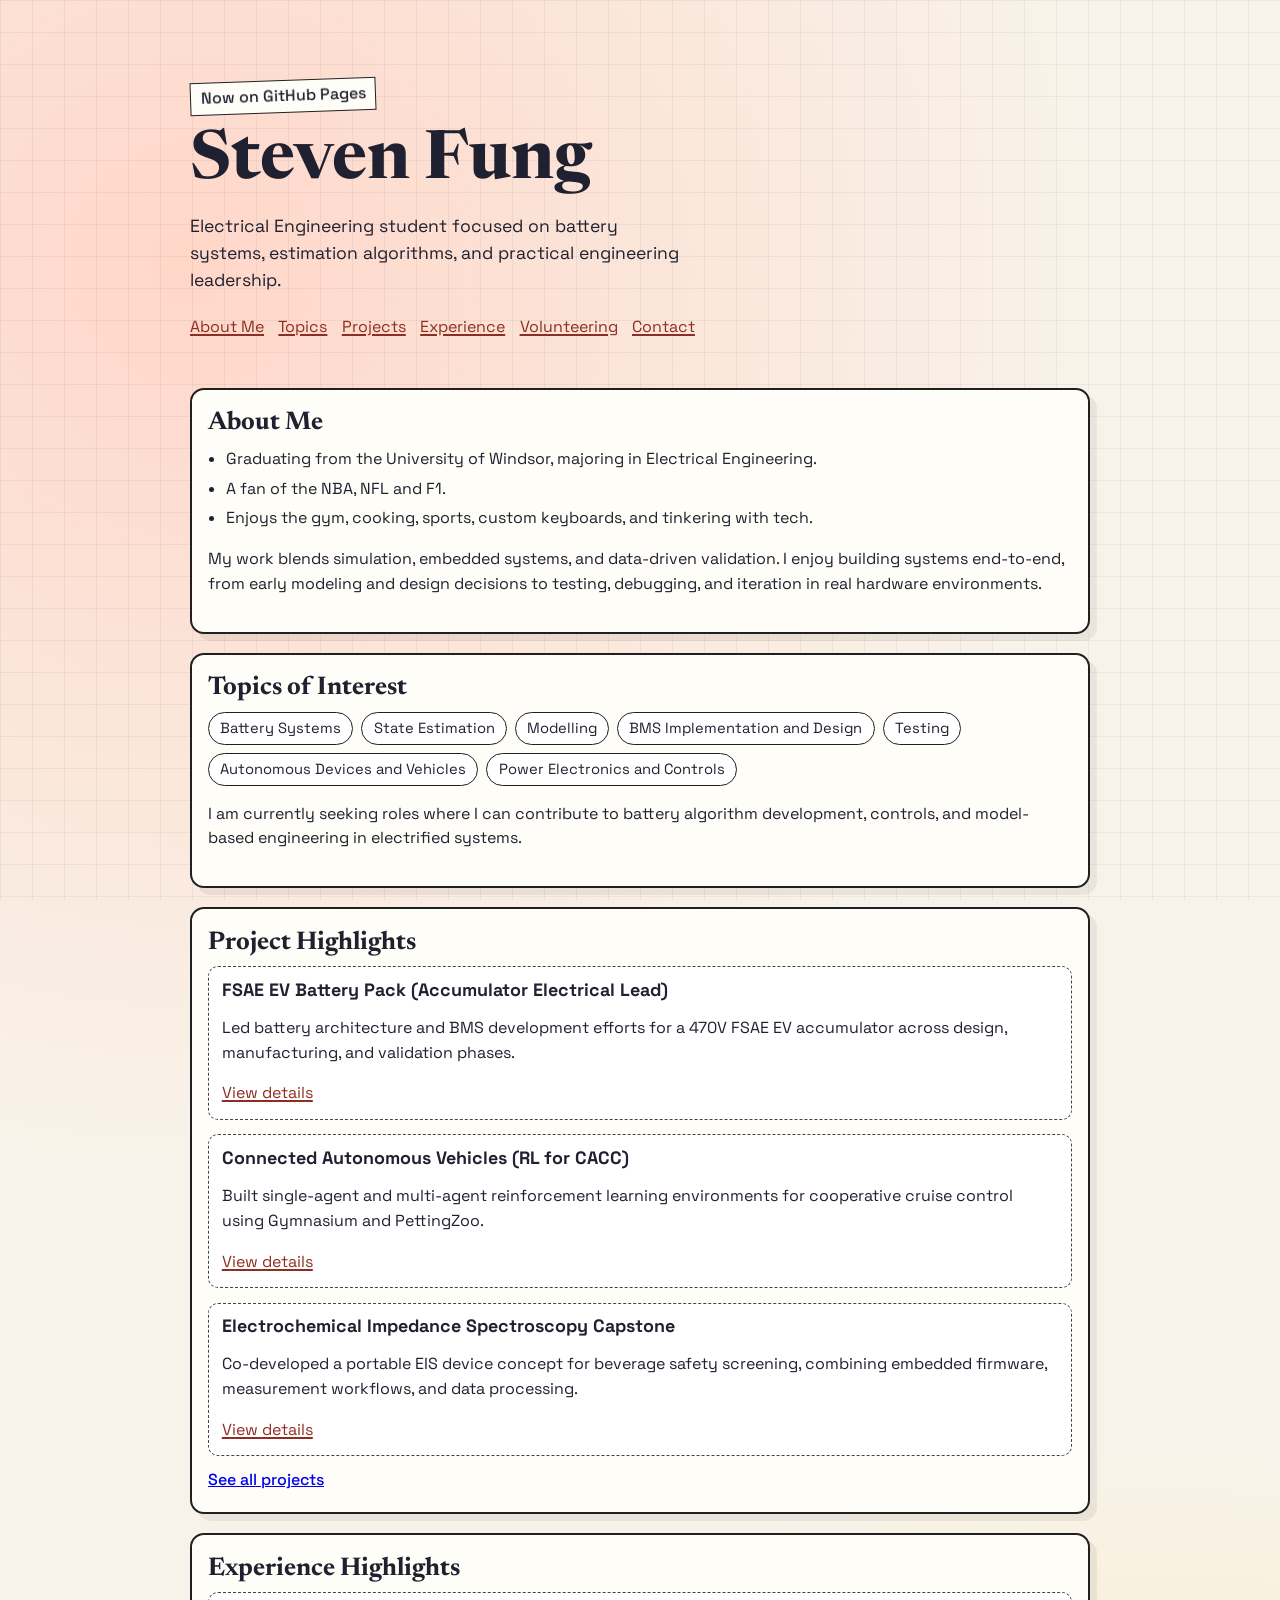
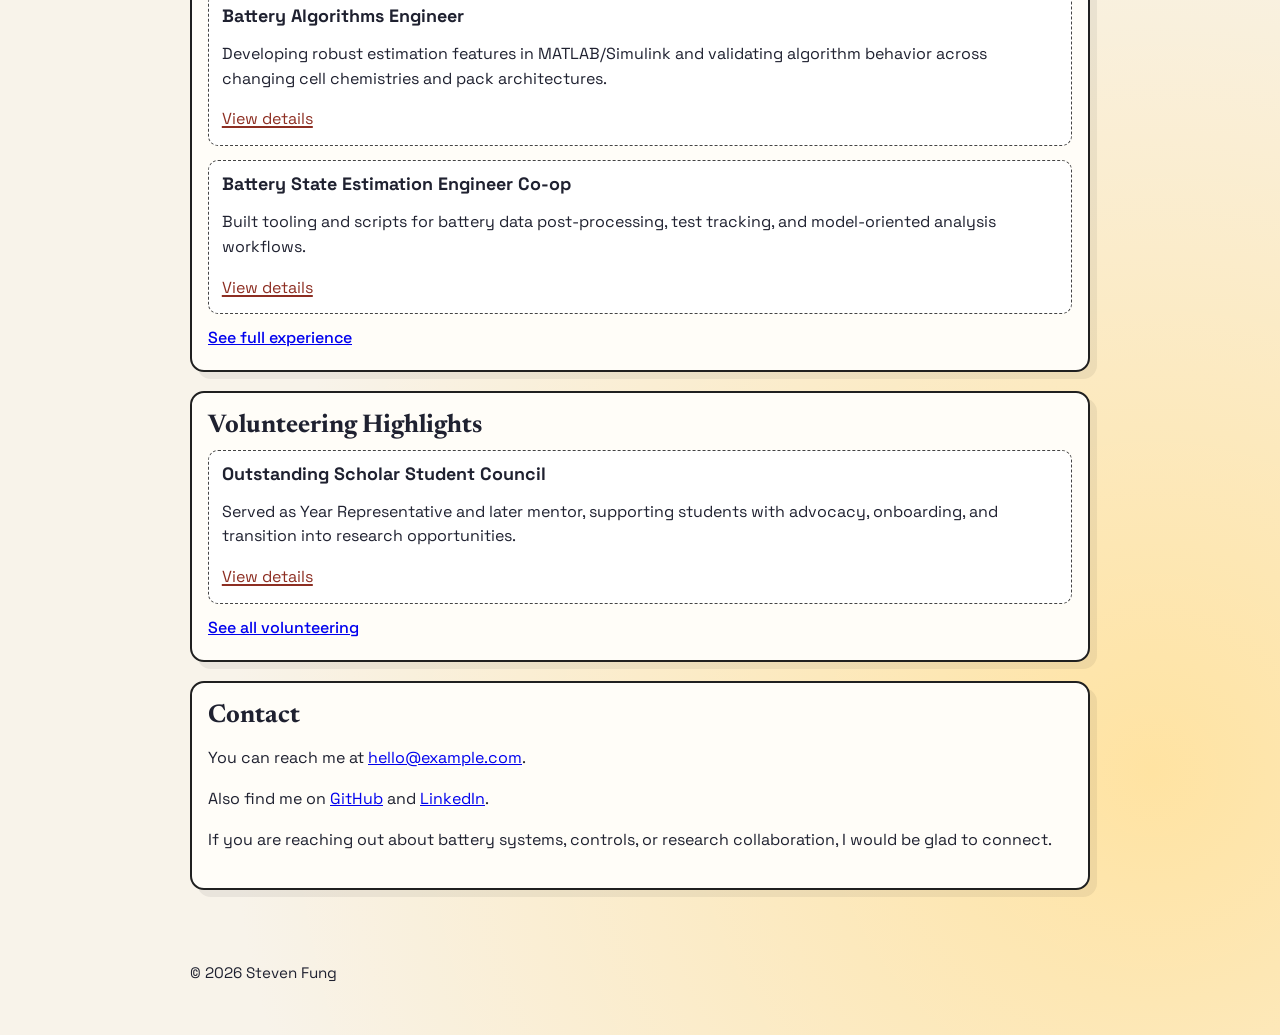
==== index.html @ 0326d612 "First commmit for personal page" ====
<!doctype html>
<html lang="en">
  <head>
    <meta charset="UTF-8" />
    <meta name="viewport" content="width=device-width, initial-scale=1.0" />
    <title>Steven Fung | Personal Site</title>
    <meta
      name="description"
      content="Personal website of Steven Fung: projects, writing, and contact information."
    />
    <link rel="preconnect" href="https://fonts.googleapis.com" />
    <link rel="preconnect" href="https://fonts.gstatic.com" crossorigin />
    <link
      href="https://fonts.googleapis.com/css2?family=Space+Grotesk:wght@400;500;700&family=Newsreader:opsz,wght@6..72,500&display=swap"
      rel="stylesheet"
    />
    <link rel="stylesheet" href="styles.css" />
  </head>
  <body>
    <div class="bg-grid" aria-hidden="true"></div>

    <header class="site-header">
      <p class="eyebrow">Now on GitHub Pages</p>
      <h1>Steven Fung</h1>
      <p class="tagline">
        Electrical Engineering student focused on battery systems, estimation algorithms,
        and practical engineering leadership.
      </p>
      <nav class="nav-links" aria-label="Primary">
        <a href="#about">About Me</a>
        <a href="#topics">Topics</a>
        <a href="projects.html">Projects</a>
        <a href="experience.html">Experience</a>
        <a href="volunteering.html">Volunteering</a>
        <a href="#contact">Contact</a>
      </nav>
    </header>

    <main>
      <section id="about" class="card reveal">
        <h2>About Me</h2>
        <ul class="key-points">
          <li>Graduating from the University of Windsor, majoring in Electrical Engineering.</li>
          <li>A fan of the NBA, NFL and F1.</li>
          <li>Enjoys the gym, cooking, sports, custom keyboards, and tinkering with tech.</li>
        </ul>
        <p>
          My work blends simulation, embedded systems, and data-driven validation. I enjoy
          building systems end-to-end, from early modeling and design decisions to testing,
          debugging, and iteration in real hardware environments.
        </p>
      </section>

      <section id="topics" class="card reveal">
        <h2>Topics of Interest</h2>
        <div class="chip-grid">
          <span>Battery Systems</span>
          <span>State Estimation</span>
          <span>Modelling</span>
          <span>BMS Implementation and Design</span>
          <span>Testing</span>
          <span>Autonomous Devices and Vehicles</span>
          <span>Power Electronics and Controls</span>
        </div>
        <p>
          I am currently seeking roles where I can contribute to battery algorithm
          development, controls, and model-based engineering in electrified systems.
        </p>
      </section>

      <section id="projects" class="card reveal">
        <h2>Project Highlights</h2>
        <ul class="project-list">
          <li>
            <h3>FSAE EV Battery Pack (Accumulator Electrical Lead)</h3>
            <p>
              Led battery architecture and BMS development efforts for a 470V FSAE EV
              accumulator across design, manufacturing, and validation phases.
            </p>
            <a href="projects.html#fsae">View details</a>
          </li>
          <li>
            <h3>Connected Autonomous Vehicles (RL for CACC)</h3>
            <p>
              Built single-agent and multi-agent reinforcement learning environments for
              cooperative cruise control using Gymnasium and PettingZoo.
            </p>
            <a href="projects.html#cav">View details</a>
          </li>
          <li>
            <h3>Electrochemical Impedance Spectroscopy Capstone</h3>
            <p>
              Co-developed a portable EIS device concept for beverage safety screening,
              combining embedded firmware, measurement workflows, and data processing.
            </p>
            <a href="projects.html#eis">View details</a>
          </li>
        </ul>
        <p class="section-cta"><a href="projects.html">See all projects</a></p>
      </section>

      <section id="experience" class="card reveal">
        <h2>Experience Highlights</h2>
        <ul class="project-list">
          <li>
            <h3>Battery Algorithms Engineer</h3>
            <p>
              Developing robust estimation features in MATLAB/Simulink and validating
              algorithm behavior across changing cell chemistries and pack architectures.
            </p>
            <a href="experience.html#algorithms">View details</a>
          </li>
          <li>
            <h3>Battery State Estimation Engineer Co-op</h3>
            <p>
              Built tooling and scripts for battery data post-processing, test tracking,
              and model-oriented analysis workflows.
            </p>
            <a href="experience.html#state-estimation">View details</a>
          </li>
        </ul>
        <p class="section-cta"><a href="experience.html">See full experience</a></p>
      </section>

      <section id="volunteering" class="card reveal">
        <h2>Volunteering Highlights</h2>
        <ul class="project-list">
          <li>
            <h3>Outstanding Scholar Student Council</h3>
            <p>
              Served as Year Representative and later mentor, supporting students with
              advocacy, onboarding, and transition into research opportunities.
            </p>
            <a href="volunteering.html#ossc">View details</a>
          </li>
        </ul>
        <p class="section-cta"><a href="volunteering.html">See all volunteering</a></p>
      </section>

      <section id="contact" class="card reveal">
        <h2>Contact</h2>
        <p>You can reach me at <a href="mailto:hello@example.com">hello@example.com</a>.</p>
        <p>
          Also find me on
          <a href="https://github.com/stevfu">GitHub</a>
          and
          <a href="https://www.linkedin.com/in/stevenfung/">LinkedIn</a>.
        </p>
        <p>
          If you are reaching out about battery systems, controls, or research
          collaboration, I would be glad to connect.
        </p>
      </section>
    </main>

    <footer>
      <p>© <span id="year"></span> Steven Fung</p>
    </footer>

    <script src="script.js"></script>
  </body>
</html>
---- styles.css ----
:root {
  --ink: #1f2130;
  --paper: #f8f3ea;
  --accent: #d95f4a;
  --accent-deep: #8d2e22;
  --card: #fffdf8;
  --line: #202020;
}

* {
  box-sizing: border-box;
}

html,
body {
  margin: 0;
  padding: 0;
}

body {
  min-height: 100vh;
  font-family: "Space Grotesk", "Segoe UI", sans-serif;
  color: var(--ink);
  background: radial-gradient(circle at 15% 10%, #ffd7c9 0, transparent 35%),
    radial-gradient(circle at 90% 90%, #ffe3a2 0, transparent 35%), var(--paper);
  line-height: 1.55;
}

.bg-grid {
  position: fixed;
  inset: 0;
  pointer-events: none;
  background-image: linear-gradient(to right, rgba(32, 32, 32, 0.05) 1px, transparent 1px),
    linear-gradient(to bottom, rgba(32, 32, 32, 0.05) 1px, transparent 1px);
  background-size: 32px 32px;
  z-index: -1;
}

.site-header,
main,
footer {
  width: min(900px, 92vw);
  margin: 0 auto;
}

.site-header {
  padding: 5rem 0 2rem;
}

.eyebrow {
  display: inline-block;
  margin: 0;
  padding: 0.2rem 0.6rem;
  border: 1px solid var(--line);
  background: var(--card);
  transform: rotate(-2deg);
  font-weight: 500;
}

h1,
h2,
h3 {
  margin: 0;
  line-height: 1.1;
}

h1 {
  margin-top: 0.8rem;
  font-size: clamp(2.2rem, 7vw, 4.2rem);
  font-family: "Newsreader", Georgia, serif;
}

.tagline {
  margin-top: 0.8rem;
  font-size: 1.1rem;
  max-width: 45ch;
}

.nav-links {
  display: flex;
  gap: 0.9rem;
  margin-top: 1.3rem;
  flex-wrap: wrap;
}

.nav-links a,
.project-list a {
  color: var(--accent-deep);
  text-decoration-thickness: 2px;
  text-underline-offset: 2px;
}

.nav-links a:hover,
.project-list a:hover {
  opacity: 0.8;
}

main {
  display: grid;
  gap: 1.2rem;
  padding: 1rem 0 3rem;
}

.card {
  background: var(--card);
  border: 2px solid var(--line);
  border-radius: 14px;
  box-shadow: 7px 7px 0 #11111110;
  padding: 1.2rem 1rem;
}

.card h2 {
  margin-bottom: 0.6rem;
  font-size: 1.6rem;
  font-family: "Newsreader", Georgia, serif;
}

.project-list {
  list-style: none;
  padding: 0;
  margin: 0;
  display: grid;
  gap: 0.9rem;
}

.project-list li {
  border: 1px dashed #444;
  border-radius: 10px;
  padding: 0.8rem;
  background: #fff;
}

.project-list h3 {
  font-size: 1.12rem;
  margin-bottom: 0.35rem;
}

.meta {
  margin: 0.35rem 0 0.75rem;
  font-size: 0.95rem;
  color: #47495a;
}

.content-image {
  width: 100%;
  border: 1px dashed #555;
  border-radius: 10px;
  margin: 0.25rem 0 0.85rem;
  background: #fff;
}

.section-cta {
  margin: 0.75rem 0 0;
  font-weight: 500;
}

.subpage .site-header {
  padding-bottom: 1.3rem;
}

.key-points {
  margin: 0;
  padding-left: 1.1rem;
}

.key-points li {
  margin: 0.3rem 0;
}

.chip-grid {
  display: flex;
  flex-wrap: wrap;
  gap: 0.5rem;
}

.chip-grid span {
  border: 1px solid var(--line);
  background: #fff;
  border-radius: 999px;
  padding: 0.25rem 0.7rem;
  font-size: 0.92rem;
}

.placeholder {
  margin-top: 0.7rem;
  padding: 0.6rem 0.75rem;
  background: #fff5e6;
  border-left: 4px solid var(--accent);
  font-size: 0.95rem;
}

.section-grid {
  display: grid;
  grid-template-columns: repeat(auto-fit, minmax(180px, 1fr));
  gap: 0.7rem;
}

.mini-card {
  display: block;
  border: 1px dashed #444;
  border-radius: 10px;
  padding: 0.8rem;
  text-decoration: none;
  background: #fff;
  color: inherit;
}

.mini-card h3 {
  margin-bottom: 0.35rem;
  font-size: 1rem;
}

.mini-card p {
  margin: 0;
  font-size: 0.94rem;
}

footer {
  padding: 0.5rem 0 2.2rem;
  font-size: 0.95rem;
}

.reveal {
  opacity: 0;
  transform: translateY(10px);
  animation: rise-in 620ms ease forwards;
}

.reveal:nth-child(2) {
  animation-delay: 120ms;
}

.reveal:nth-child(3) {
  animation-delay: 240ms;
}

@keyframes rise-in {
  from {
    opacity: 0;
    transform: translateY(10px);
  }

  to {
    opacity: 1;
    transform: translateY(0);
  }
}

@media (max-width: 640px) {
  .site-header {
    padding-top: 3.5rem;
  }

  .card {
    padding: 1rem 0.9rem;
  }
}
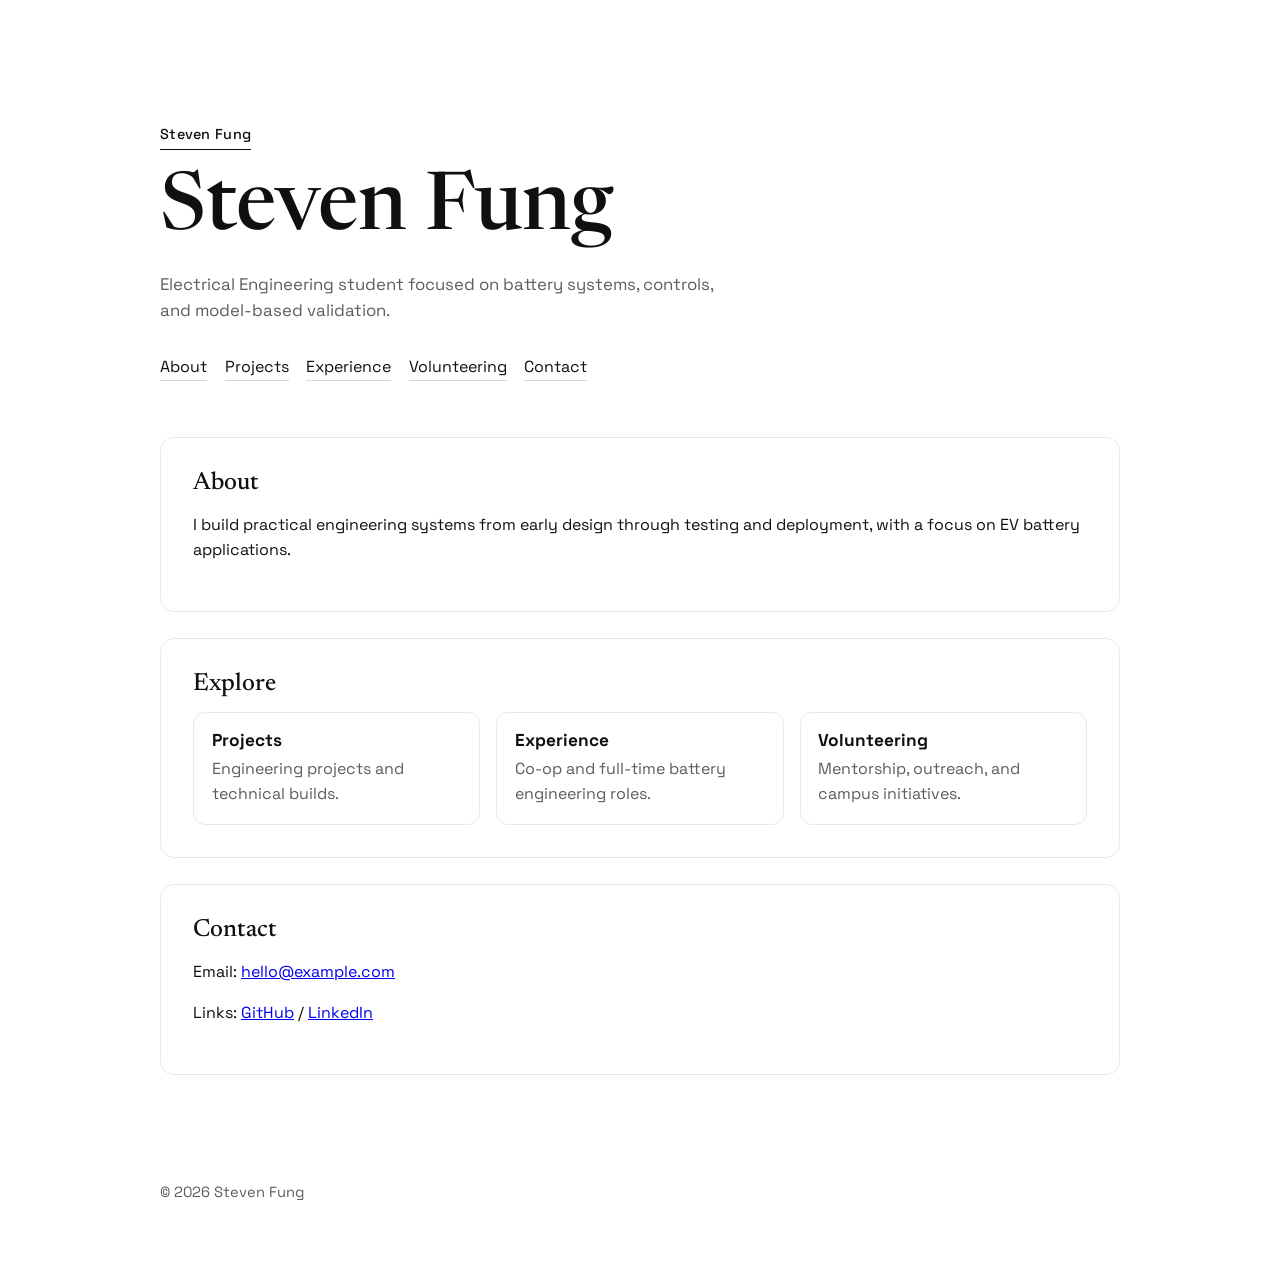
==== commit 013db1cc: "Refine homepage to clean minimal style" ====
--- a/index.html
+++ b/index.html
@@ -20,15 +20,14 @@
     <div class="bg-grid" aria-hidden="true"></div>
 
     <header class="site-header">
-      <p class="eyebrow">Now on GitHub Pages</p>
+      <p class="eyebrow">Steven Fung</p>
       <h1>Steven Fung</h1>
       <p class="tagline">
-        Electrical Engineering student focused on battery systems, estimation algorithms,
-        and practical engineering leadership.
+        Electrical Engineering student focused on battery systems, controls, and
+        model-based validation.
       </p>
       <nav class="nav-links" aria-label="Primary">
-        <a href="#about">About Me</a>
-        <a href="#topics">Topics</a>
+        <a href="#about">About</a>
         <a href="projects.html">Projects</a>
         <a href="experience.html">Experience</a>
         <a href="volunteering.html">Volunteering</a>
@@ -38,117 +37,37 @@
 
     <main>
       <section id="about" class="card reveal">
-        <h2>About Me</h2>
-        <ul class="key-points">
-          <li>Graduating from the University of Windsor, majoring in Electrical Engineering.</li>
-          <li>A fan of the NBA, NFL and F1.</li>
-          <li>Enjoys the gym, cooking, sports, custom keyboards, and tinkering with tech.</li>
-        </ul>
+        <h2>About</h2>
         <p>
-          My work blends simulation, embedded systems, and data-driven validation. I enjoy
-          building systems end-to-end, from early modeling and design decisions to testing,
-          debugging, and iteration in real hardware environments.
+          I build practical engineering systems from early design through testing and
+          deployment, with a focus on EV battery applications.
         </p>
       </section>
 
-      <section id="topics" class="card reveal">
-        <h2>Topics of Interest</h2>
-        <div class="chip-grid">
-          <span>Battery Systems</span>
-          <span>State Estimation</span>
-          <span>Modelling</span>
-          <span>BMS Implementation and Design</span>
-          <span>Testing</span>
-          <span>Autonomous Devices and Vehicles</span>
-          <span>Power Electronics and Controls</span>
+      <section class="card reveal">
+        <h2>Explore</h2>
+        <div class="quick-grid">
+          <a class="quick-link" href="projects.html">
+            <h3>Projects</h3>
+            <p>Engineering projects and technical builds.</p>
+          </a>
+          <a class="quick-link" href="experience.html">
+            <h3>Experience</h3>
+            <p>Co-op and full-time battery engineering roles.</p>
+          </a>
+          <a class="quick-link" href="volunteering.html">
+            <h3>Volunteering</h3>
+            <p>Mentorship, outreach, and campus initiatives.</p>
+          </a>
         </div>
-        <p>
-          I am currently seeking roles where I can contribute to battery algorithm
-          development, controls, and model-based engineering in electrified systems.
-        </p>
-      </section>
-
-      <section id="projects" class="card reveal">
-        <h2>Project Highlights</h2>
-        <ul class="project-list">
-          <li>
-            <h3>FSAE EV Battery Pack (Accumulator Electrical Lead)</h3>
-            <p>
-              Led battery architecture and BMS development efforts for a 470V FSAE EV
-              accumulator across design, manufacturing, and validation phases.
-            </p>
-            <a href="projects.html#fsae">View details</a>
-          </li>
-          <li>
-            <h3>Connected Autonomous Vehicles (RL for CACC)</h3>
-            <p>
-              Built single-agent and multi-agent reinforcement learning environments for
-              cooperative cruise control using Gymnasium and PettingZoo.
-            </p>
-            <a href="projects.html#cav">View details</a>
-          </li>
-          <li>
-            <h3>Electrochemical Impedance Spectroscopy Capstone</h3>
-            <p>
-              Co-developed a portable EIS device concept for beverage safety screening,
-              combining embedded firmware, measurement workflows, and data processing.
-            </p>
-            <a href="projects.html#eis">View details</a>
-          </li>
-        </ul>
-        <p class="section-cta"><a href="projects.html">See all projects</a></p>
-      </section>
-
-      <section id="experience" class="card reveal">
-        <h2>Experience Highlights</h2>
-        <ul class="project-list">
-          <li>
-            <h3>Battery Algorithms Engineer</h3>
-            <p>
-              Developing robust estimation features in MATLAB/Simulink and validating
-              algorithm behavior across changing cell chemistries and pack architectures.
-            </p>
-            <a href="experience.html#algorithms">View details</a>
-          </li>
-          <li>
-            <h3>Battery State Estimation Engineer Co-op</h3>
-            <p>
-              Built tooling and scripts for battery data post-processing, test tracking,
-              and model-oriented analysis workflows.
-            </p>
-            <a href="experience.html#state-estimation">View details</a>
-          </li>
-        </ul>
-        <p class="section-cta"><a href="experience.html">See full experience</a></p>
-      </section>
-
-      <section id="volunteering" class="card reveal">
-        <h2>Volunteering Highlights</h2>
-        <ul class="project-list">
-          <li>
-            <h3>Outstanding Scholar Student Council</h3>
-            <p>
-              Served as Year Representative and later mentor, supporting students with
-              advocacy, onboarding, and transition into research opportunities.
-            </p>
-            <a href="volunteering.html#ossc">View details</a>
-          </li>
-        </ul>
-        <p class="section-cta"><a href="volunteering.html">See all volunteering</a></p>
       </section>
 
       <section id="contact" class="card reveal">
         <h2>Contact</h2>
-        <p>You can reach me at <a href="mailto:hello@example.com">hello@example.com</a>.</p>
+        <p>Email: <a href="mailto:hello@example.com">hello@example.com</a></p>
         <p>
-          Also find me on
-          <a href="https://github.com/stevfu">GitHub</a>
-          and
-          <a href="https://www.linkedin.com/in/stevenfung/">LinkedIn</a>.
-        </p>
-        <p>
-          If you are reaching out about battery systems, controls, or research
-          collaboration, I would be glad to connect.
+          Links: <a href="https://github.com/stevfu">GitHub</a> /
+          <a href="https://www.linkedin.com/in/stevenfung/">LinkedIn</a>
         </p>
       </section>
     </main>
--- a/styles.css
+++ b/styles.css
@@ -1,10 +1,9 @@
 :root {
-  --ink: #1f2130;
-  --paper: #f8f3ea;
-  --accent: #d95f4a;
-  --accent-deep: #8d2e22;
-  --card: #fffdf8;
-  --line: #202020;
+  --ink: #101010;
+  --paper: #ffffff;
+  --muted: #5d5d5d;
+  --card: #ffffff;
+  --line: #e8e8e8;
 }
 
 * {
@@ -21,40 +20,34 @@
   min-height: 100vh;
   font-family: "Space Grotesk", "Segoe UI", sans-serif;
   color: var(--ink);
-  background: radial-gradient(circle at 15% 10%, #ffd7c9 0, transparent 35%),
-    radial-gradient(circle at 90% 90%, #ffe3a2 0, transparent 35%), var(--paper);
+  background: var(--paper);
   line-height: 1.55;
 }
 
 .bg-grid {
-  position: fixed;
-  inset: 0;
-  pointer-events: none;
-  background-image: linear-gradient(to right, rgba(32, 32, 32, 0.05) 1px, transparent 1px),
-    linear-gradient(to bottom, rgba(32, 32, 32, 0.05) 1px, transparent 1px);
-  background-size: 32px 32px;
-  z-index: -1;
+  display: none;
 }
 
 .site-header,
 main,
 footer {
-  width: min(900px, 92vw);
+  width: min(960px, 92vw);
   margin: 0 auto;
 }
 
 .site-header {
-  padding: 5rem 0 2rem;
+  padding: 7.5rem 0 2.5rem;
 }
 
 .eyebrow {
   display: inline-block;
   margin: 0;
-  padding: 0.2rem 0.6rem;
-  border: 1px solid var(--line);
-  background: var(--card);
-  transform: rotate(-2deg);
-  font-weight: 500;
+  padding: 0.2rem 0;
+  border-bottom: 1px solid var(--ink);
+  background: transparent;
+  font-weight: 500;
+  letter-spacing: 0.02em;
+  font-size: 0.9rem;
 }
 
 h1,
@@ -65,54 +58,57 @@
 }
 
 h1 {
-  margin-top: 0.8rem;
-  font-size: clamp(2.2rem, 7vw, 4.2rem);
+  margin-top: 1rem;
+  font-size: clamp(2.5rem, 8vw, 5rem);
   font-family: "Newsreader", Georgia, serif;
+  font-weight: 500;
 }
 
 .tagline {
-  margin-top: 0.8rem;
-  font-size: 1.1rem;
-  max-width: 45ch;
+  margin-top: 1.1rem;
+  font-size: 1.05rem;
+  max-width: 52ch;
+  color: var(--muted);
 }
 
 .nav-links {
   display: flex;
-  gap: 0.9rem;
-  margin-top: 1.3rem;
+  gap: 1.1rem;
+  margin-top: 2rem;
   flex-wrap: wrap;
 }
 
 .nav-links a,
 .project-list a {
-  color: var(--accent-deep);
-  text-decoration-thickness: 2px;
-  text-underline-offset: 2px;
+  color: var(--ink);
+  text-decoration: none;
+  border-bottom: 1px solid #d7d7d7;
 }
 
 .nav-links a:hover,
 .project-list a:hover {
-  opacity: 0.8;
+  border-bottom-color: var(--ink);
 }
 
 main {
   display: grid;
-  gap: 1.2rem;
-  padding: 1rem 0 3rem;
+  gap: 1.6rem;
+  padding: 1rem 0 5.5rem;
 }
 
 .card {
   background: var(--card);
-  border: 2px solid var(--line);
+  border: 1px solid var(--line);
   border-radius: 14px;
-  box-shadow: 7px 7px 0 #11111110;
-  padding: 1.2rem 1rem;
+  box-shadow: none;
+  padding: 2rem;
 }
 
 .card h2 {
-  margin-bottom: 0.6rem;
-  font-size: 1.6rem;
+  margin-bottom: 0.9rem;
+  font-size: 1.55rem;
   font-family: "Newsreader", Georgia, serif;
+  font-weight: 500;
 }
 
 .project-list {
@@ -120,13 +116,13 @@
   padding: 0;
   margin: 0;
   display: grid;
-  gap: 0.9rem;
+  gap: 1rem;
 }
 
 .project-list li {
-  border: 1px dashed #444;
+  border: 1px solid var(--line);
   border-radius: 10px;
-  padding: 0.8rem;
+  padding: 1rem;
   background: #fff;
 }
 
@@ -136,16 +132,16 @@
 }
 
 .meta {
-  margin: 0.35rem 0 0.75rem;
+  margin: 0.45rem 0 0.95rem;
   font-size: 0.95rem;
-  color: #47495a;
+  color: var(--muted);
 }
 
 .content-image {
   width: 100%;
-  border: 1px dashed #555;
+  border: 1px solid var(--line);
   border-radius: 10px;
-  margin: 0.25rem 0 0.85rem;
+  margin: 0.25rem 0 1.1rem;
   background: #fff;
 }
 
@@ -155,7 +151,7 @@
 }
 
 .subpage .site-header {
-  padding-bottom: 1.3rem;
+  padding-bottom: 1.8rem;
 }
 
 .key-points {
@@ -174,10 +170,10 @@
 }
 
 .chip-grid span {
-  border: 1px solid var(--line);
+  border: 1px solid #d8d8d8;
   background: #fff;
   border-radius: 999px;
-  padding: 0.25rem 0.7rem;
+  padding: 0.3rem 0.8rem;
   font-size: 0.92rem;
 }
 
@@ -216,14 +212,15 @@
 }
 
 footer {
-  padding: 0.5rem 0 2.2rem;
-  font-size: 0.95rem;
+  padding: 0.2rem 0 2.8rem;
+  font-size: 0.92rem;
+  color: var(--muted);
 }
 
 .reveal {
   opacity: 0;
   transform: translateY(10px);
-  animation: rise-in 620ms ease forwards;
+  animation: rise-in 520ms ease forwards;
 }
 
 .reveal:nth-child(2) {
@@ -246,12 +243,47 @@
   }
 }
 
+.quick-grid {
+  display: grid;
+  grid-template-columns: repeat(3, minmax(0, 1fr));
+  gap: 1rem;
+}
+
+.quick-link {
+  display: block;
+  border: 1px solid var(--line);
+  border-radius: 12px;
+  padding: 1.1rem;
+  color: inherit;
+  text-decoration: none;
+  transition: border-color 0.18s ease, transform 0.18s ease;
+}
+
+.quick-link:hover {
+  border-color: #bdbdbd;
+  transform: translateY(-2px);
+}
+
+.quick-link h3 {
+  font-size: 1.08rem;
+  margin-bottom: 0.45rem;
+}
+
+.quick-link p {
+  margin: 0;
+  color: var(--muted);
+}
+
 @media (max-width: 640px) {
   .site-header {
-    padding-top: 3.5rem;
+    padding-top: 4.6rem;
   }
 
   .card {
-    padding: 1rem 0.9rem;
-  }
-}
+    padding: 1.3rem 1rem;
+  }
+
+  .quick-grid {
+    grid-template-columns: 1fr;
+  }
+}
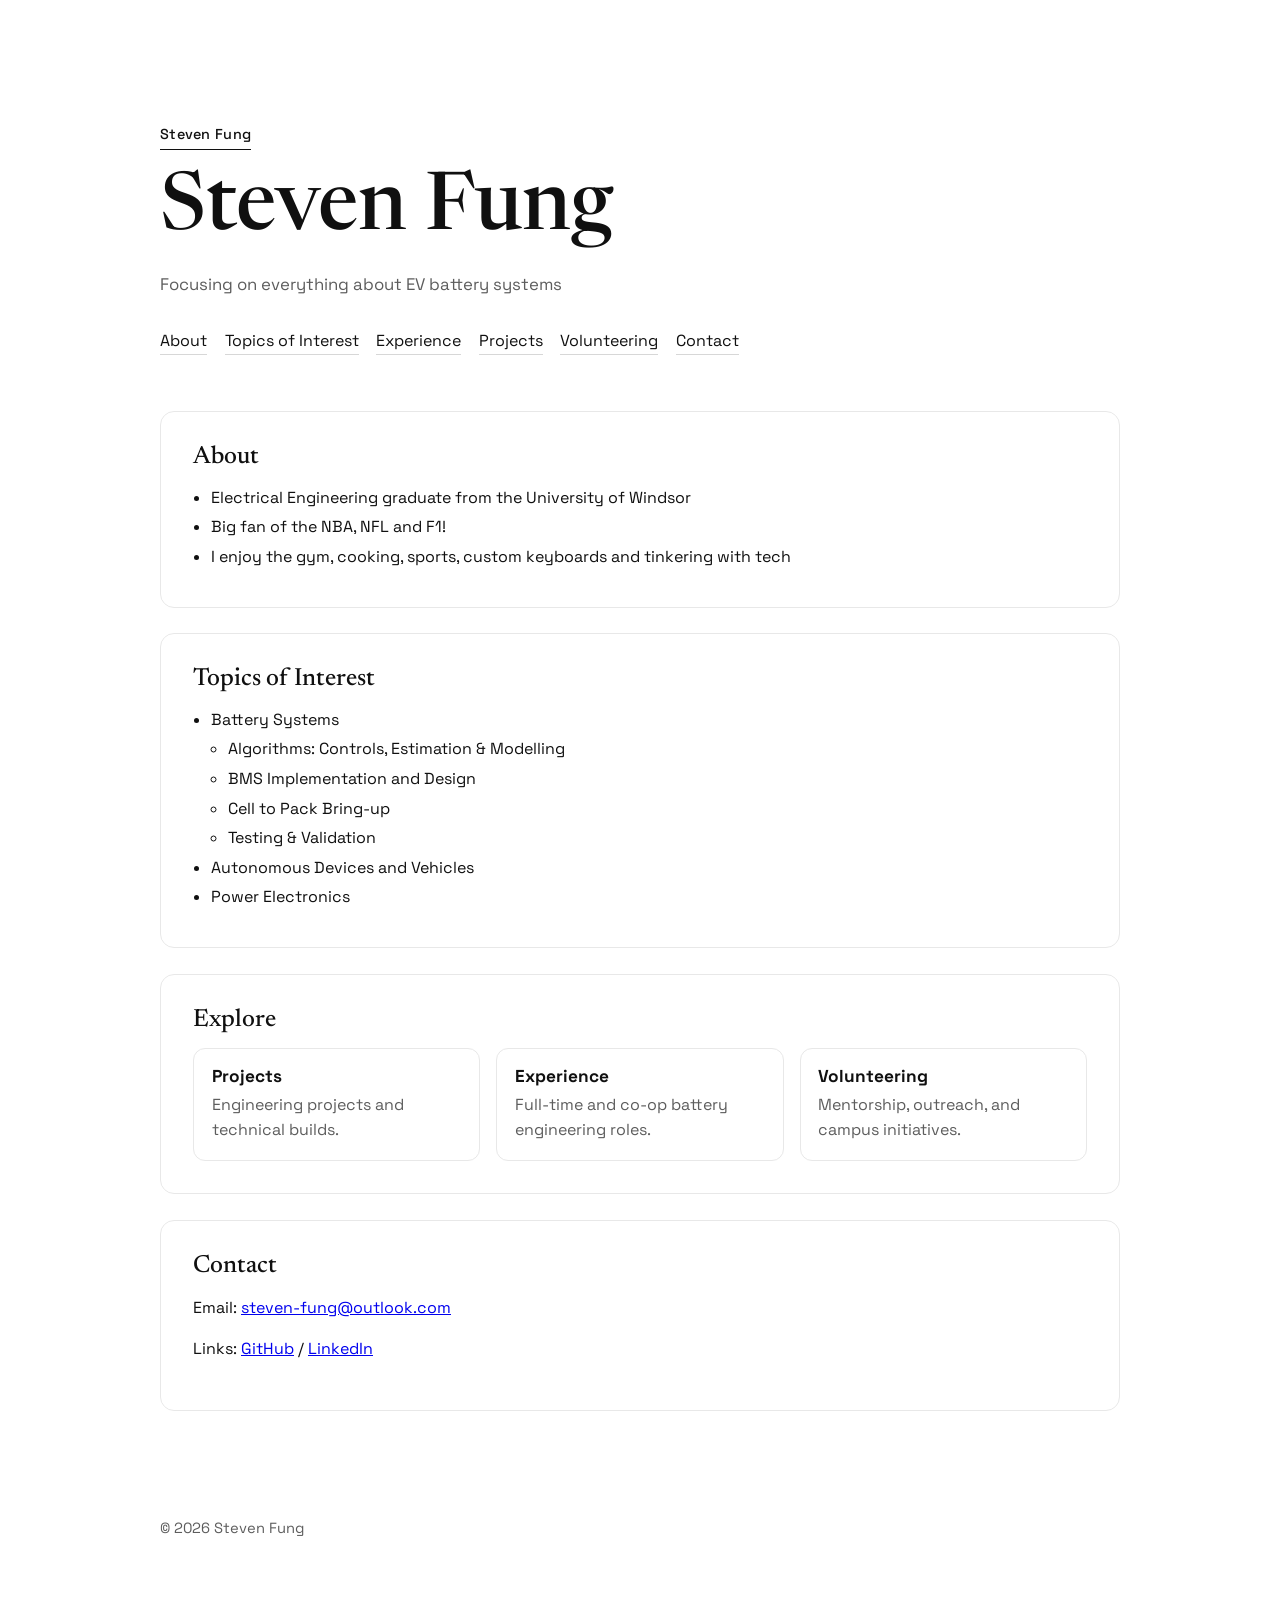
==== commit 27d19fec: "changes to page descriptions and text" ====
--- a/index.html
+++ b/index.html
@@ -23,13 +23,13 @@
       <p class="eyebrow">Steven Fung</p>
       <h1>Steven Fung</h1>
       <p class="tagline">
-        Electrical Engineering student focused on battery systems, controls, and
-        model-based validation.
+        Focusing on everything about EV battery systems
       </p>
       <nav class="nav-links" aria-label="Primary">
         <a href="#about">About</a>
+        <a href="#Topics of Interest">Topics of Interest</a>
+        <a href="experience.html">Experience</a>
         <a href="projects.html">Projects</a>
-        <a href="experience.html">Experience</a>
         <a href="volunteering.html">Volunteering</a>
         <a href="#contact">Contact</a>
       </nav>
@@ -38,10 +38,26 @@
     <main>
       <section id="about" class="card reveal">
         <h2>About</h2>
-        <p>
-          I build practical engineering systems from early design through testing and
-          deployment, with a focus on EV battery applications.
-        </p>
+        <ul class="key-points">
+          <li>Electrical Engineering graduate from the University of Windsor</li>
+          <li>Big fan of the NBA, NFL and F1!</li>
+          <li>I enjoy the gym, cooking, sports, custom keyboards and tinkering with tech</li>
+        </ul>
+      </section>
+
+      <section id="Topics of Interest" class="card reveal">
+        <h2>Topics of Interest</h2>
+        <ul class="key-points">
+          <li>Battery Systems</li>
+          <ul class="key-points"> 
+            <li>Algorithms: Controls, Estimation & Modelling</li>
+            <li>BMS Implementation and Design</li>
+            <li>Cell to Pack Bring-up</li>
+            <li>Testing & Validation</li>
+          </ul>
+          <li>Autonomous Devices and Vehicles</li>
+          <li>Power Electronics</li>
+        </ul>
       </section>
 
       <section class="card reveal">
@@ -53,7 +69,7 @@
           </a>
           <a class="quick-link" href="experience.html">
             <h3>Experience</h3>
-            <p>Co-op and full-time battery engineering roles.</p>
+            <p>Full-time and co-op battery engineering roles.</p>
           </a>
           <a class="quick-link" href="volunteering.html">
             <h3>Volunteering</h3>
@@ -64,7 +80,7 @@
 
       <section id="contact" class="card reveal">
         <h2>Contact</h2>
-        <p>Email: <a href="mailto:hello@example.com">hello@example.com</a></p>
+        <p>Email: <a href="mailto:hello@example.com">steven-fung@outlook.com</a></p>
         <p>
           Links: <a href="https://github.com/stevfu">GitHub</a> /
           <a href="https://www.linkedin.com/in/stevenfung/">LinkedIn</a>
